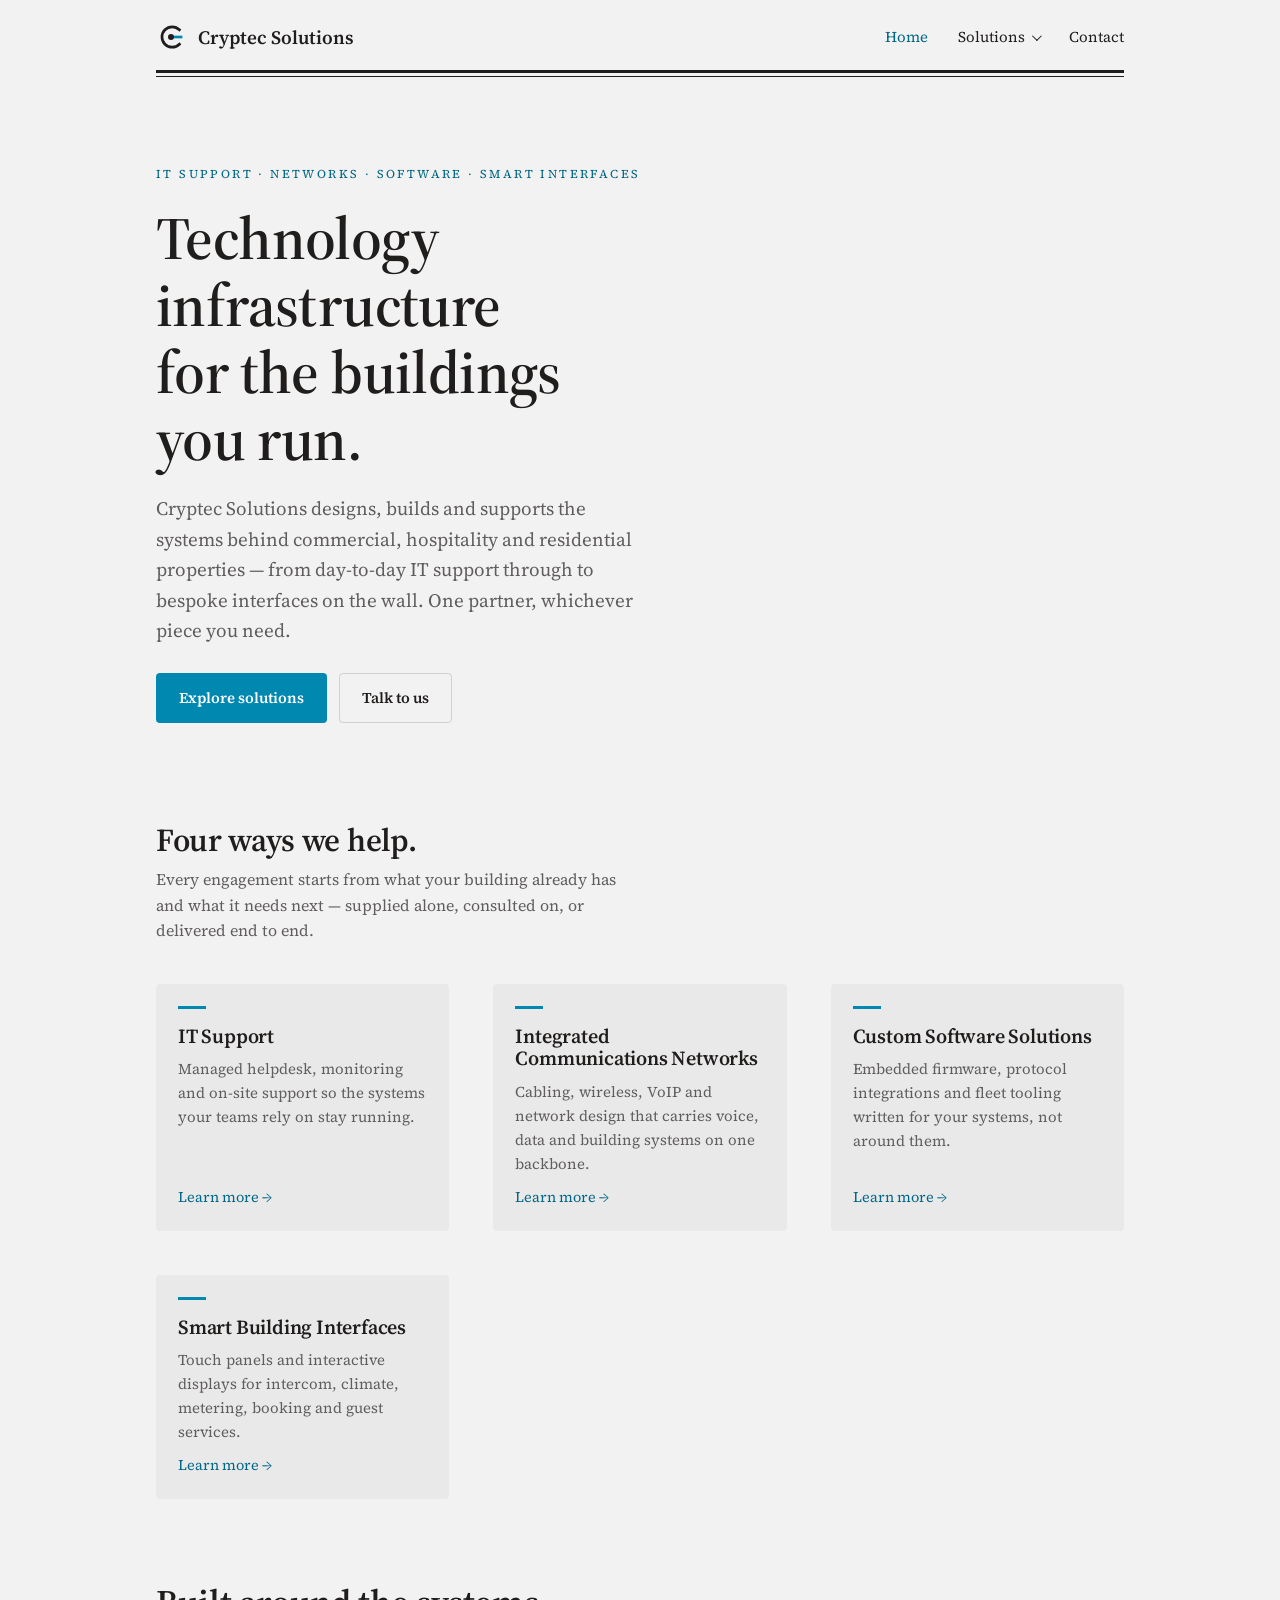
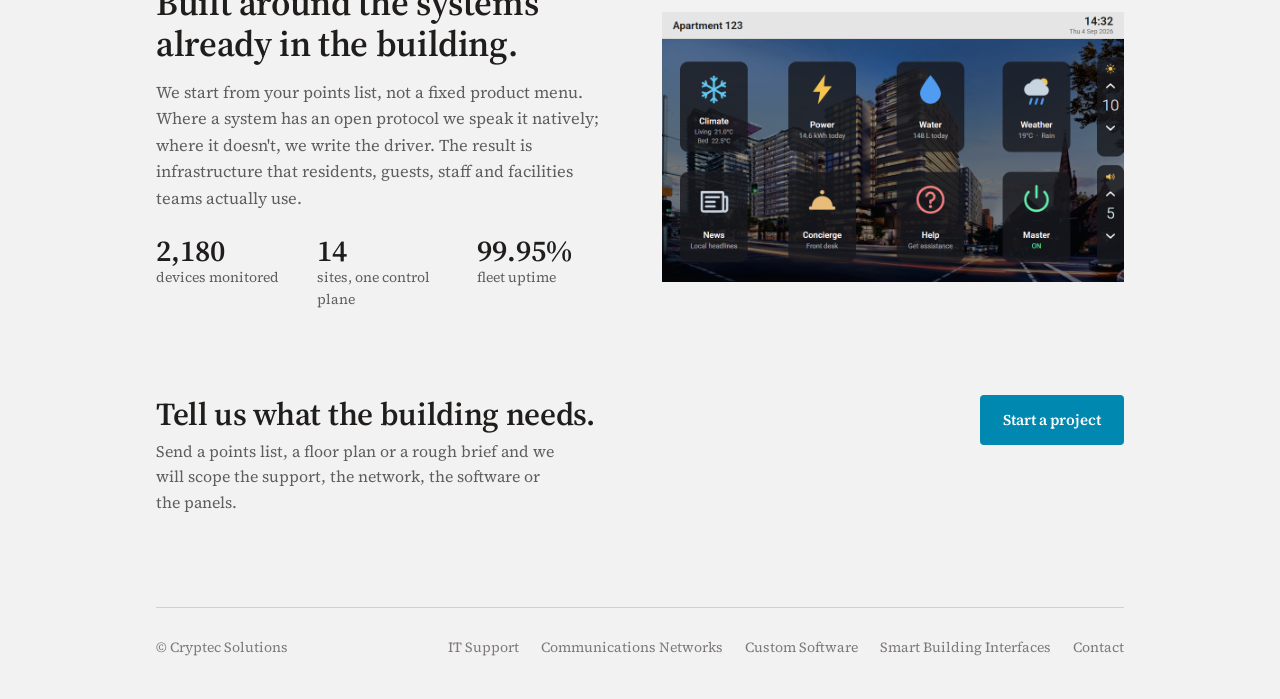
==== index.html @ 0ad2e983 "Add basic Cloudflare Pages static site for Cryptec Solutions Plain static HTML/CSS site (no build st" ====
<!doctype html>
<html lang="en">
<head>
<meta charset="utf-8">
<meta name="viewport" content="width=device-width, initial-scale=1">
<title>Cryptec Solutions — IT support, networks, software &amp; smart building interfaces</title>
<meta name="description" content="Cryptec Solutions delivers IT support, integrated communications networks, custom software and smart building interfaces for commercial, hospitality and residential properties.">
<link rel="stylesheet" href="assets/css/style.css">
</head>
<body>

<div class="wrap">
  <header class="site-header">
    <nav class="nav">
      <a class="brand" href="index.html">
        <svg width="30" height="30" viewBox="0 0 100 100" aria-hidden="true">
          <path d="M78 26 A34 34 0 1 0 78 74" fill="none" stroke="currentColor" stroke-width="9" stroke-linecap="square"></path>
          <path d="M50 50 H88" fill="none" stroke="#0088b0" stroke-width="9"></path>
          <circle cx="50" cy="50" r="10" fill="currentColor"></circle>
        </svg>
        <span>Cryptec Solutions</span>
      </a>
      <div class="nav-links">
        <a href="index.html" aria-current="page">Home</a>
        <details class="dropdown">
          <summary>Solutions</summary>
          <ul class="dropdown-menu">
            <li><a href="solutions/it-support.html">IT Support<span class="item-desc">Helpdesk, infrastructure &amp; on-site support</span></a></li>
            <li><a href="solutions/communications-networks.html">Integrated Communications Networks<span class="item-desc">Cabling, wireless, VoIP &amp; building networks</span></a></li>
            <li><a href="solutions/custom-software.html">Custom Software Solutions<span class="item-desc">Firmware, integrations &amp; fleet tooling</span></a></li>
            <li><a href="solutions/smart-building-interfaces.html">Smart Building Interfaces<span class="item-desc">Touch panels &amp; interactive displays</span></a></li>
          </ul>
        </details>
        <a href="contact.html">Contact</a>
      </div>
    </nav>
  </header>

  <div class="rule"><div></div><div></div></div>

  <section class="hero" style="padding-bottom: clamp(56px, 9vw, 100px);">
    <div class="kicker">IT support · networks · software · smart interfaces</div>
    <h1>Technology infrastructure for the buildings you run.</h1>
    <p>Cryptec Solutions designs, builds and supports the systems behind commercial, hospitality and residential properties — from day-to-day IT support through to bespoke interfaces on the wall. One partner, whichever piece you need.</p>
    <div class="actions">
      <a href="#solutions" class="btn btn-primary">Explore solutions</a>
      <a href="contact.html" class="btn btn-secondary">Talk to us</a>
    </div>
  </section>

  <section id="solutions">
    <h2 style="font-size: clamp(24px, 3vw, 32px); margin-bottom: 8px;">Four ways we help.</h2>
    <p class="text-muted" style="max-width: 60ch; margin-bottom: clamp(24px, 4vw, 40px);">Every engagement starts from what your building already has and what it needs next — supplied alone, consulted on, or delivered end to end.</p>
    <div class="grid grid-4">
      <div class="solution-card">
        <div class="accent-bar"></div>
        <h3>IT Support</h3>
        <p>Managed helpdesk, monitoring and on-site support so the systems your teams rely on stay running.</p>
        <a href="solutions/it-support.html">Learn more →</a>
      </div>
      <div class="solution-card">
        <div class="accent-bar"></div>
        <h3>Integrated Communications Networks</h3>
        <p>Cabling, wireless, VoIP and network design that carries voice, data and building systems on one backbone.</p>
        <a href="solutions/communications-networks.html">Learn more →</a>
      </div>
      <div class="solution-card">
        <div class="accent-bar"></div>
        <h3>Custom Software Solutions</h3>
        <p>Embedded firmware, protocol integrations and fleet tooling written for your systems, not around them.</p>
        <a href="solutions/custom-software.html">Learn more →</a>
      </div>
      <div class="solution-card">
        <div class="accent-bar"></div>
        <h3>Smart Building Interfaces</h3>
        <p>Touch panels and interactive displays for intercom, climate, metering, booking and guest services.</p>
        <a href="solutions/smart-building-interfaces.html">Learn more →</a>
      </div>
    </div>
  </section>

  <section class="grid grid-2" style="align-items: center;">
    <div style="display:flex; flex-direction:column; gap:16px;">
      <h2 style="font-size: clamp(26px, 3.4vw, 36px);">Built around the systems already in the building.</h2>
      <p class="text-muted" style="font-size: 16.5px;">We start from your points list, not a fixed product menu. Where a system has an open protocol we speak it natively; where it doesn't, we write the driver. The result is infrastructure that residents, guests, staff and facilities teams actually use.</p>
      <div class="stats">
        <div><div class="stat-num">2,180</div><div class="stat-label">devices monitored</div></div>
        <div><div class="stat-num">14</div><div class="stat-label">sites, one control plane</div></div>
        <div><div class="stat-num">99.95%</div><div class="stat-label">fleet uptime</div></div>
      </div>
    </div>
    <img src="assets/img/apartment-interface.png" alt="Apartment home screen showing climate, power, water, weather and concierge controls" loading="lazy">
  </section>

  <section class="cta-banner">
    <div>
      <h2>Tell us what the building needs.</h2>
      <p>Send a points list, a floor plan or a rough brief and we will scope the support, the network, the software or the panels.</p>
    </div>
    <a href="contact.html" class="btn btn-primary">Start a project</a>
  </section>

  <footer class="site-footer">
    <span>© Cryptec Solutions</span>
    <div class="footer-links">
      <a href="solutions/it-support.html">IT Support</a>
      <a href="solutions/communications-networks.html">Communications Networks</a>
      <a href="solutions/custom-software.html">Custom Software</a>
      <a href="solutions/smart-building-interfaces.html">Smart Building Interfaces</a>
      <a href="contact.html">Contact</a>
    </div>
  </footer>
</div>

</body>
</html>
---- assets/css/style.css ----
/* Cryptec Solutions — base styles. Plain CSS, no build step. */
@import url('https://fonts.googleapis.com/css2?family=Source+Serif+4:ital,wght@0,400;0,600;1,400&display=swap');

:root {
  --color-bg: #f3f2f2;
  --color-surface: #eae9e9;
  --color-text: #201e1d;
  --color-accent: #0088b0;
  --color-divider: color-mix(in srgb, #201e1d 16%, transparent);

  --color-neutral-600: #7d7979;
  --color-neutral-700: #605d5d;
  --color-neutral-800: #444141;

  --color-accent-100: #e9f8ff;
  --color-accent-700: #006786;
  --color-accent-800: #004961;

  --font-heading: "Source Serif 4", Georgia, serif;
  --font-body: "Source Serif 4", Georgia, serif;

  --radius-sm: 2px;
  --radius-md: 4px;
  --shadow-md: 0 8px 24px color-mix(in srgb, #201e1d 14%, transparent);
}

* , *::before, *::after { box-sizing: border-box; }

html { color-scheme: light; }

body {
  margin: 0;
  background: var(--color-bg);
  color: var(--color-text);
  font-family: var(--font-body);
  font-size: 16px;
  line-height: 1.6;
}

h1, h2, h3, h4 {
  font-family: var(--font-heading);
  font-weight: 600;
  line-height: 1.12;
  letter-spacing: -0.01em;
  margin: 0;
}

p { margin: 0; }
img { display: block; max-width: 100%; }
a { color: var(--color-accent-700); }
a:focus-visible, button:focus-visible, summary:focus-visible { outline: 2px solid var(--color-accent); outline-offset: 2px; }

.wrap {
  max-width: 1080px;
  margin: 0 auto;
  padding: 0 clamp(20px, 5vw, 56px);
}

.kicker {
  font-size: 12px;
  letter-spacing: 0.2em;
  text-transform: uppercase;
  color: var(--color-accent-700);
}

.text-muted { color: var(--color-neutral-700); }

.rule {
  display: flex;
  flex-direction: column;
  gap: 3px;
}
.rule div:first-child { height: 3px; background: var(--color-text); }
.rule div:last-child { height: 1px; background: var(--color-text); }

/* — buttons — */
.btn {
  display: inline-flex;
  align-items: center;
  gap: 6px;
  font-family: var(--font-heading);
  font-weight: 600;
  font-size: 15px;
  text-decoration: none;
  padding: 12px 22px;
  border-radius: var(--radius-md);
  border: 1px solid transparent;
  cursor: pointer;
}
.btn-primary { background: var(--color-accent); color: #fff; }
.btn-primary:hover { background: var(--color-accent-700); }
.btn-secondary { border-color: var(--color-divider); color: var(--color-text); }
.btn-secondary:hover { background: color-mix(in srgb, var(--color-text) 7%, transparent); }

/* — accent bar above a heading — */
.accent-bar { width: 28px; height: 3px; background: var(--color-accent); margin-bottom: 6px; }

/* — header / nav — */
.site-header { padding: 22px 0 18px; }
.nav {
  display: flex;
  align-items: center;
  justify-content: space-between;
  gap: 24px;
  flex-wrap: wrap;
}
.brand {
  display: flex;
  align-items: center;
  gap: 12px;
  text-decoration: none;
  color: var(--color-text);
}
.brand span {
  font-family: var(--font-heading);
  font-size: 19px;
  font-weight: 600;
}
.nav-links {
  display: flex;
  align-items: center;
  gap: clamp(14px, 3vw, 30px);
  font-size: 15px;
  flex-wrap: wrap;
}
.nav-links > a { color: var(--color-text); text-decoration: none; }
.nav-links > a:hover, .nav-links > a[aria-current='page'] { color: var(--color-accent-700); }

/* dropdown, built with <details> — no JS required */
.dropdown { position: relative; }
.dropdown > summary {
  list-style: none;
  cursor: pointer;
  color: var(--color-text);
  display: flex;
  align-items: center;
  gap: 5px;
}
.dropdown > summary::-webkit-details-marker { display: none; }
.dropdown > summary::after {
  content: "";
  width: 7px; height: 7px;
  border-right: 1.5px solid currentColor;
  border-bottom: 1.5px solid currentColor;
  transform: rotate(45deg) translateY(-2px);
  margin-left: 2px;
}
.dropdown[open] > summary,
.dropdown > summary:hover { color: var(--color-accent-700); }
.dropdown-menu {
  list-style: none;
  margin: 10px 0 0;
  padding: 8px;
  position: absolute;
  top: 100%;
  left: 0;
  min-width: 280px;
  background: var(--color-bg);
  border: 1px solid var(--color-divider);
  border-radius: var(--radius-md);
  box-shadow: var(--shadow-md);
  z-index: 20;
}
.dropdown-menu li + li { margin-top: 2px; }
.dropdown-menu a {
  display: flex;
  flex-direction: column;
  gap: 2px;
  padding: 9px 10px;
  border-radius: var(--radius-sm);
  color: var(--color-text);
  text-decoration: none;
  font-size: 14.5px;
}
.dropdown-menu a:hover { background: var(--color-accent-100); color: var(--color-accent-800); }
.dropdown-menu .item-desc { font-size: 12.5px; color: var(--color-neutral-700); }

@media (max-width: 640px) {
  .dropdown-menu { position: static; box-shadow: none; width: 100%; margin-top: 8px; }
}

/* — hero — */
.hero {
  display: flex;
  flex-direction: column;
  gap: 20px;
  max-width: 62ch;
  padding: clamp(48px, 8vw, 88px) 0 clamp(40px, 6vw, 64px);
}
.hero h1 { font-size: clamp(36px, 6vw, 60px); text-wrap: pretty; }
.hero p { font-size: clamp(16px, 1.7vw, 19px); color: var(--color-neutral-700); text-wrap: pretty; }
.hero .actions { display: flex; flex-wrap: wrap; gap: 12px; margin-top: 8px; }

/* — page header (solution / contact pages) — */
.page-header {
  display: flex;
  flex-direction: column;
  gap: 18px;
  max-width: 64ch;
  padding: clamp(44px, 7vw, 76px) 0 clamp(32px, 5vw, 56px);
}
.page-header h1 { font-size: clamp(32px, 5.5vw, 50px); text-wrap: pretty; }
.page-header p { font-size: clamp(16px, 1.7vw, 18px); color: var(--color-neutral-700); text-wrap: pretty; }

/* — sections & grids — */
section { padding-bottom: clamp(44px, 7vw, 84px); }
.grid { display: grid; gap: clamp(24px, 4vw, 44px); }
.grid-2 { grid-template-columns: repeat(auto-fit, minmax(280px, 1fr)); }
.grid-3 { grid-template-columns: repeat(auto-fit, minmax(220px, 1fr)); }
.grid-4 { grid-template-columns: repeat(auto-fit, minmax(220px, 1fr)); }

/* — solution cards on home — */
.solution-card {
  display: flex;
  flex-direction: column;
  gap: 10px;
  padding: 22px;
  background: var(--color-surface);
  border-radius: var(--radius-md);
}
.solution-card h3 { font-size: 20px; }
.solution-card p { font-size: 15px; color: var(--color-neutral-700); flex: 1; }
.solution-card a { font-size: 14.5px; color: var(--color-accent-700); text-decoration: none; }
.solution-card a:hover { text-decoration: underline; }

/* — feature list — */
.feature-list { display: flex; flex-direction: column; gap: 9px; font-size: 15.5px; line-height: 1.5; }
.feature-list div { display: flex; gap: 12px; }
.feature-list span.bullet { color: var(--color-accent-700); flex: none; }

/* — stats — */
.stats { display: grid; grid-template-columns: repeat(auto-fit, minmax(130px, 1fr)); gap: 20px; margin-top: 8px; }
.stat-num { font-family: var(--font-heading); font-size: 30px; font-weight: 600; line-height: 1; }
.stat-label { font-size: 14px; color: var(--color-neutral-700); }

/* — image caption — */
.figure { display: flex; flex-direction: column; gap: 6px; }
.figure figcaption { font-size: 12px; color: var(--color-neutral-600); margin: 0; }

/* — spec table — */
.spec-row { display: flex; gap: 14px; }
.spec-label { width: 90px; flex: none; color: var(--color-neutral-600); font-size: 15px; }

/* — CTA banner — */
.cta-banner {
  display: flex;
  flex-wrap: wrap;
  align-items: baseline;
  justify-content: space-between;
  gap: 20px;
}
.cta-banner h2 { font-size: clamp(24px, 3vw, 32px); }
.cta-banner p { font-size: 16px; color: var(--color-neutral-700); max-width: 52ch; margin-top: 6px; text-wrap: pretty; }

/* — forms — */
.field { display: flex; flex-direction: column; gap: 6px; }
.field label { font-size: 12px; color: var(--color-neutral-700); }
.input {
  width: 100%;
  font: inherit;
  font-size: 15px;
  padding: 10px 12px;
  background: var(--color-surface);
  border: 1px solid var(--color-divider);
  border-radius: var(--radius-sm);
  color: var(--color-text);
}
.input:focus-visible { border-color: var(--color-accent); outline-offset: 0; }
textarea.input { resize: vertical; font-family: inherit; }

/* — footer — */
.site-footer {
  display: flex;
  flex-wrap: wrap;
  align-items: center;
  justify-content: space-between;
  gap: 16px;
  padding: 28px 0 40px;
  font-size: 14px;
  color: var(--color-neutral-600);
  border-top: 1px solid var(--color-divider);
  margin-top: 8px;
}
.site-footer .footer-links { display: flex; gap: 22px; flex-wrap: wrap; }
.site-footer a { color: var(--color-neutral-600); text-decoration: none; }
.site-footer a:hover { color: var(--color-accent-700); }
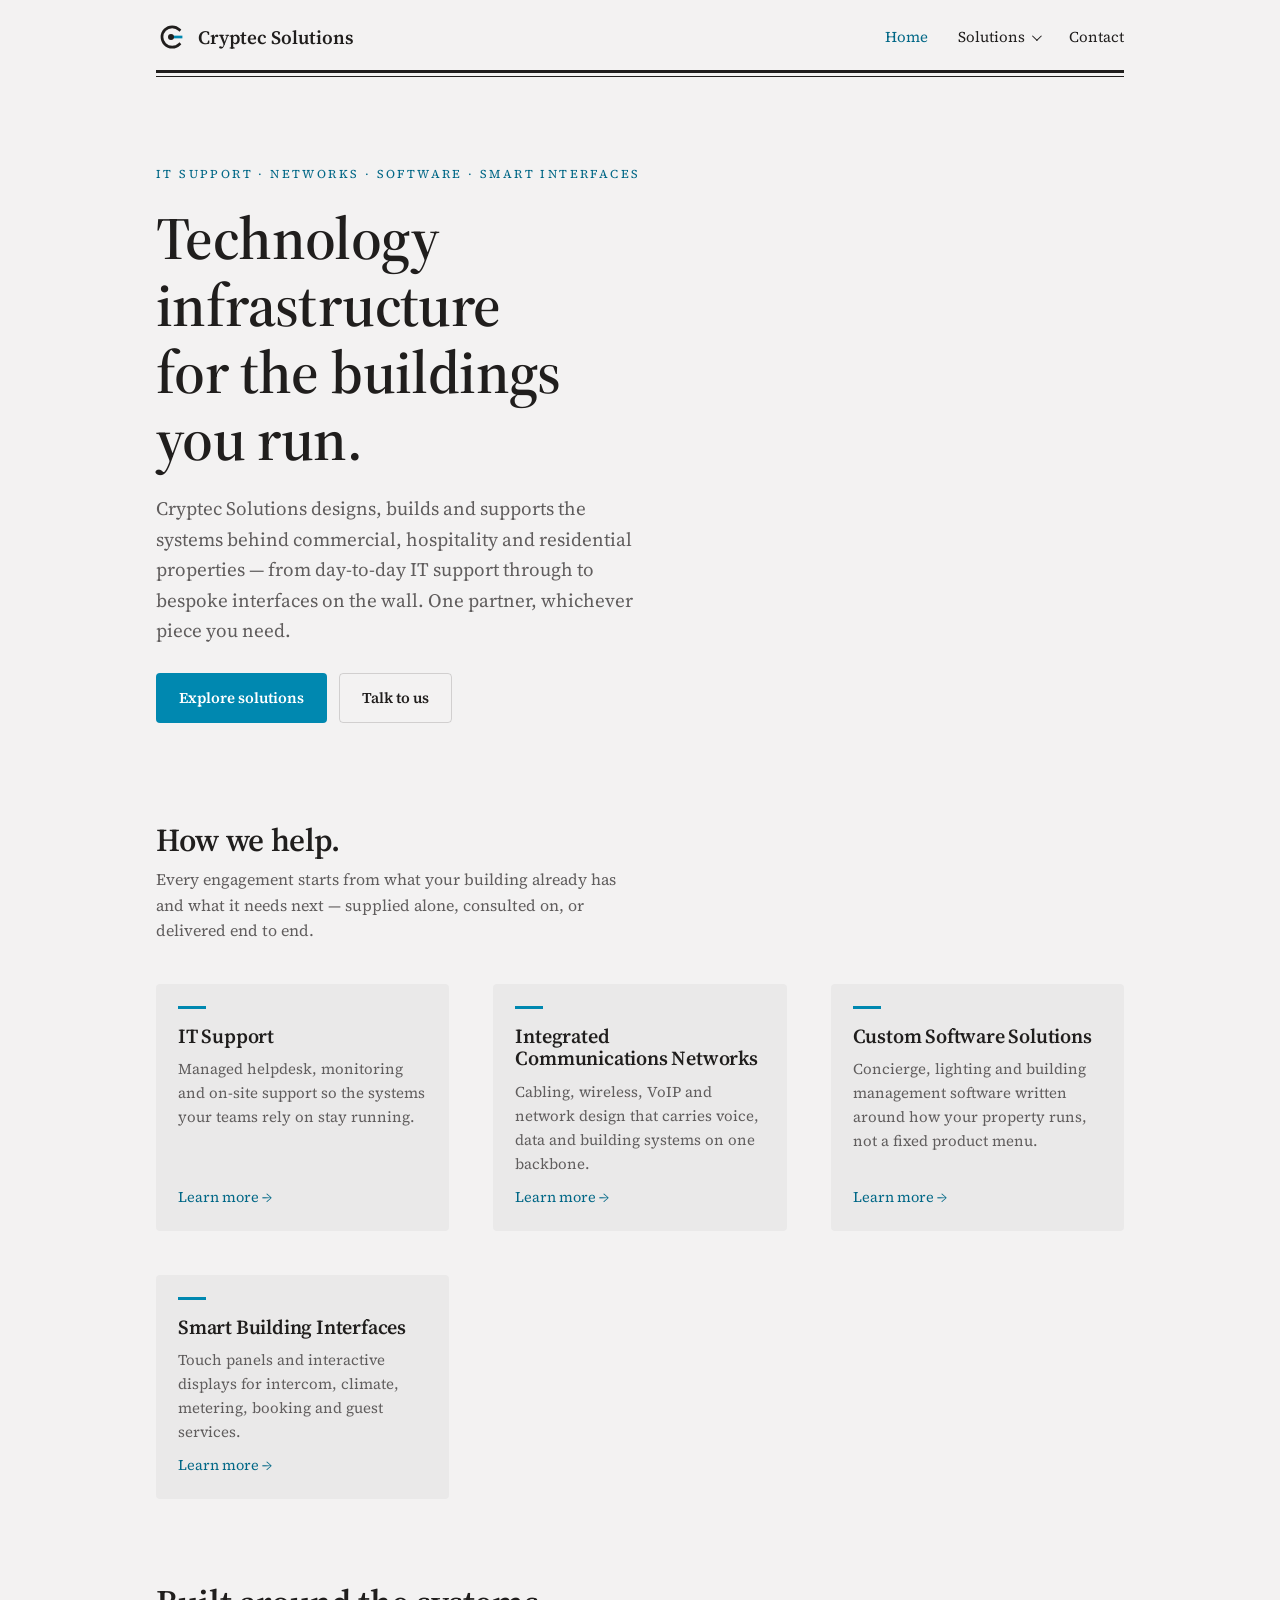
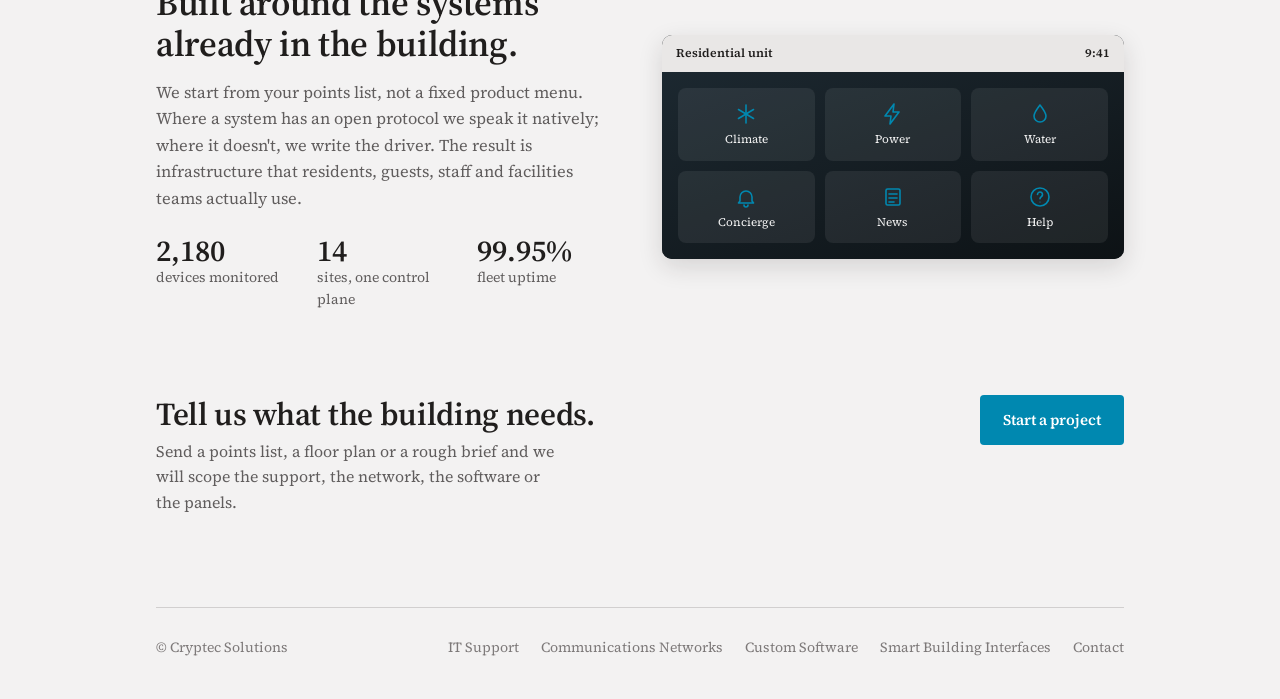
==== commit 67daaa23: "Replace stock demo images with illustrated mockups; update contact and copy - Removed all photograph" ====
--- a/index.html
+++ b/index.html
@@ -8,6 +8,17 @@
 <link rel="stylesheet" href="assets/css/style.css">
 </head>
 <body>
+
+<svg aria-hidden="true" style="position:absolute; width:0; height:0; overflow:hidden;">
+  <defs>
+    <symbol id="i-climate" viewBox="0 0 24 24"><line x1="12" y1="3" x2="12" y2="21"/><line x1="4.5" y1="7.5" x2="19.5" y2="16.5"/><line x1="19.5" y1="7.5" x2="4.5" y2="16.5"/></symbol>
+    <symbol id="i-power" viewBox="0 0 24 24"><path d="M13 2 4 14h6l-1 8 9-12h-6l1-8z"/></symbol>
+    <symbol id="i-water" viewBox="0 0 24 24"><path d="M12 3c-3.5 4.5-6 8-6 11a6 6 0 0012 0c0-3-2.5-6.5-6-11z"/></symbol>
+    <symbol id="i-concierge" viewBox="0 0 24 24"><path d="M6 16v-4a6 6 0 1112 0v4l1.5 2h-15z"/><path d="M10 20a2 2 0 004 0"/></symbol>
+    <symbol id="i-news" viewBox="0 0 24 24"><rect x="5" y="4" width="14" height="16" rx="1.5"/><line x1="8" y1="9" x2="16" y2="9"/><line x1="8" y1="13" x2="16" y2="13"/><line x1="8" y1="17" x2="13" y2="17"/></symbol>
+    <symbol id="i-help" viewBox="0 0 24 24"><circle cx="12" cy="12" r="9"/><path d="M9.5 9.5a2.5 2.5 0 114 2c-.8.6-1.5 1.1-1.5 2.2"/><circle cx="12" cy="17" r="0.6" fill="currentColor" stroke="none"/></symbol>
+  </defs>
+</svg>
 
 <div class="wrap">
   <header class="site-header">
@@ -27,7 +38,7 @@
           <ul class="dropdown-menu">
             <li><a href="solutions/it-support.html">IT Support<span class="item-desc">Helpdesk, infrastructure &amp; on-site support</span></a></li>
             <li><a href="solutions/communications-networks.html">Integrated Communications Networks<span class="item-desc">Cabling, wireless, VoIP &amp; building networks</span></a></li>
-            <li><a href="solutions/custom-software.html">Custom Software Solutions<span class="item-desc">Firmware, integrations &amp; fleet tooling</span></a></li>
+            <li><a href="solutions/custom-software.html">Custom Software Solutions<span class="item-desc">Concierge, lighting &amp; building software</span></a></li>
             <li><a href="solutions/smart-building-interfaces.html">Smart Building Interfaces<span class="item-desc">Touch panels &amp; interactive displays</span></a></li>
           </ul>
         </details>
@@ -49,7 +60,7 @@
   </section>
 
   <section id="solutions">
-    <h2 style="font-size: clamp(24px, 3vw, 32px); margin-bottom: 8px;">Four ways we help.</h2>
+    <h2 style="font-size: clamp(24px, 3vw, 32px); margin-bottom: 8px;">How we help.</h2>
     <p class="text-muted" style="max-width: 60ch; margin-bottom: clamp(24px, 4vw, 40px);">Every engagement starts from what your building already has and what it needs next — supplied alone, consulted on, or delivered end to end.</p>
     <div class="grid grid-4">
       <div class="solution-card">
@@ -67,7 +78,7 @@
       <div class="solution-card">
         <div class="accent-bar"></div>
         <h3>Custom Software Solutions</h3>
-        <p>Embedded firmware, protocol integrations and fleet tooling written for your systems, not around them.</p>
+        <p>Concierge, lighting and building management software written around how your property runs, not a fixed product menu.</p>
         <a href="solutions/custom-software.html">Learn more →</a>
       </div>
       <div class="solution-card">
@@ -89,7 +100,17 @@
         <div><div class="stat-num">99.95%</div><div class="stat-label">fleet uptime</div></div>
       </div>
     </div>
-    <img src="assets/img/apartment-interface.png" alt="Apartment home screen showing climate, power, water, weather and concierge controls" loading="lazy">
+    <div class="mockup" aria-hidden="true">
+      <div class="mockup-bar"><span>Residential unit</span><span>9:41</span></div>
+      <div class="mockup-screen">
+        <div class="mockup-tile"><svg><use href="#i-climate"></use></svg>Climate</div>
+        <div class="mockup-tile"><svg><use href="#i-power"></use></svg>Power</div>
+        <div class="mockup-tile"><svg><use href="#i-water"></use></svg>Water</div>
+        <div class="mockup-tile"><svg><use href="#i-concierge"></use></svg>Concierge</div>
+        <div class="mockup-tile"><svg><use href="#i-news"></use></svg>News</div>
+        <div class="mockup-tile"><svg><use href="#i-help"></use></svg>Help</div>
+      </div>
+    </div>
   </section>
 
   <section class="cta-banner">
--- a/assets/css/style.css
+++ b/assets/css/style.css
@@ -268,6 +268,70 @@
 .input:focus-visible { border-color: var(--color-accent); outline-offset: 0; }
 textarea.input { resize: vertical; font-family: inherit; }
 
+/* — illustrated device/screen mockups (no photography, nothing brand-specific) — */
+.mockup {
+  border-radius: 10px;
+  overflow: hidden;
+  box-shadow: var(--shadow-md);
+  background: #10161b;
+}
+.mockup-bar {
+  display: flex;
+  align-items: center;
+  justify-content: space-between;
+  padding: 9px 14px;
+  background: #e9e7e6;
+  color: #201e1d;
+  font-size: 12px;
+  font-family: var(--font-heading);
+  font-weight: 600;
+}
+.mockup-screen {
+  display: grid;
+  grid-template-columns: repeat(3, 1fr);
+  gap: 10px;
+  padding: 16px;
+  background: linear-gradient(160deg, #1c2830, #0d1215);
+}
+.mockup-screen.cols-2 { grid-template-columns: repeat(2, 1fr); }
+.mockup-tile {
+  display: flex;
+  flex-direction: column;
+  align-items: center;
+  justify-content: center;
+  gap: 6px;
+  padding: 14px 4px;
+  border-radius: 8px;
+  background: rgba(255,255,255,0.07);
+  color: #f2f2f2;
+  font-size: 11.5px;
+  text-align: center;
+  line-height: 1.25;
+}
+.mockup-tile svg {
+  width: 24px;
+  height: 24px;
+  fill: none;
+  stroke: currentColor;
+  stroke-width: 1.6;
+  stroke-linecap: round;
+  stroke-linejoin: round;
+  color: var(--color-accent);
+}
+
+.bezel {
+  display: inline-flex;
+  flex-direction: column;
+  align-items: center;
+  gap: 8px;
+  background: #2b2d30;
+  border-radius: 16px;
+  padding: 14px;
+  box-shadow: var(--shadow-md);
+}
+.bezel-cam { width: 7px; height: 7px; border-radius: 50%; background: #565759; }
+.bezel .mockup { width: 100%; }
+
 /* — footer — */
 .site-footer {
   display: flex;
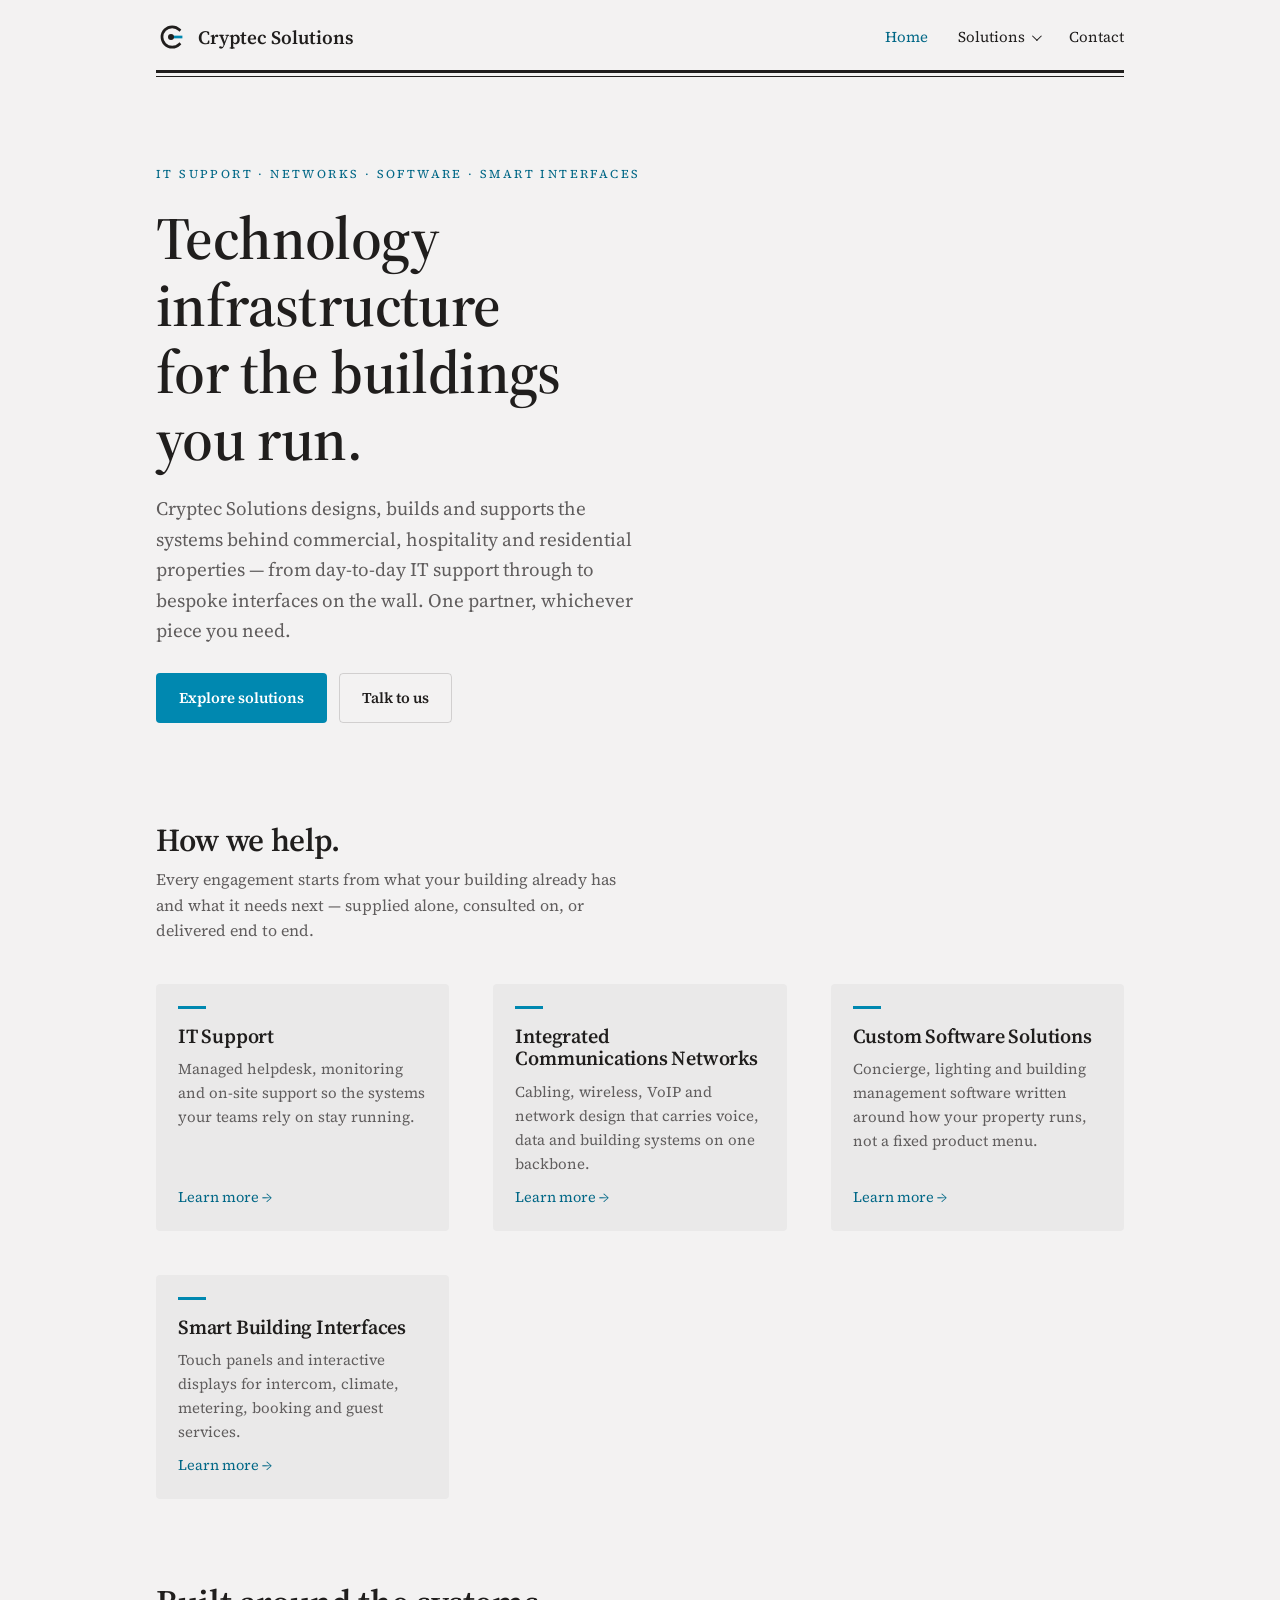
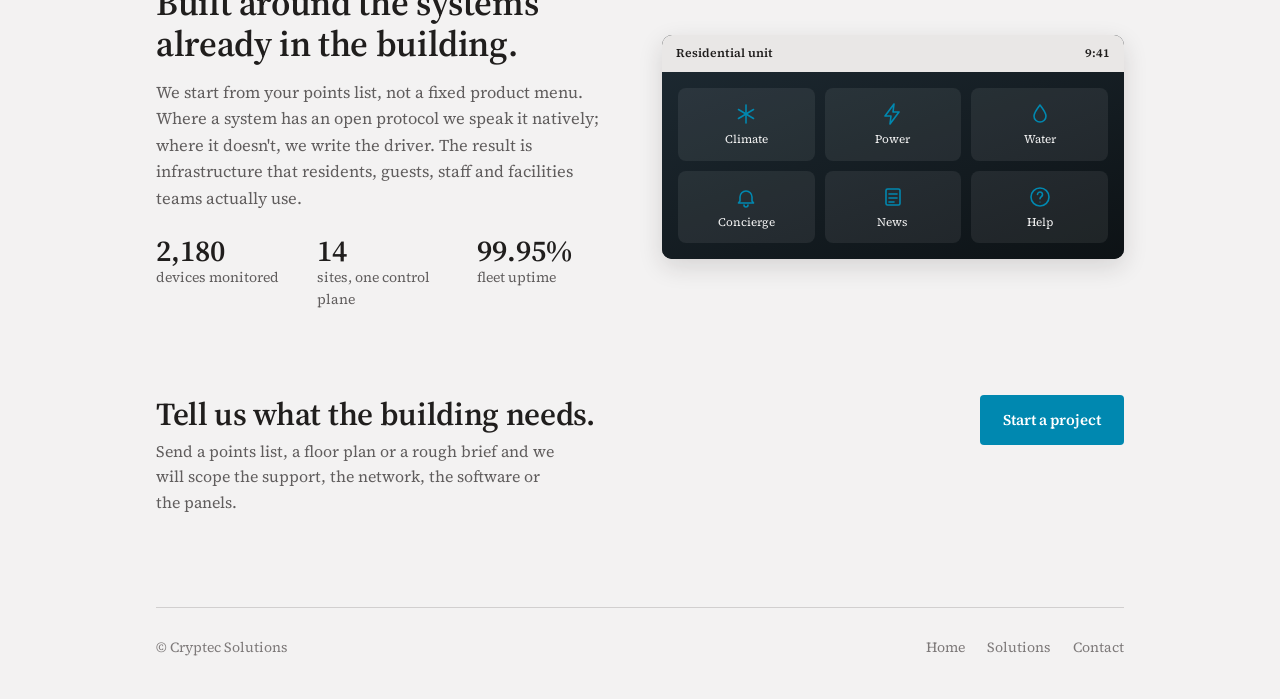
==== commit d04da9a5: "Add a Solutions hub page, inspired by a competitor's services page The Solutions dropdown previously" ====
--- a/index.html
+++ b/index.html
@@ -36,6 +36,7 @@
         <details class="dropdown">
           <summary>Solutions</summary>
           <ul class="dropdown-menu">
+            <li><a class="view-all" href="solutions/index.html">All solutions →</a></li>
             <li><a href="solutions/it-support.html">IT Support<span class="item-desc">Helpdesk, infrastructure &amp; on-site support</span></a></li>
             <li><a href="solutions/communications-networks.html">Integrated Communications Networks<span class="item-desc">Cabling, wireless, VoIP &amp; building networks</span></a></li>
             <li><a href="solutions/custom-software.html">Custom Software Solutions<span class="item-desc">Concierge, lighting &amp; building software</span></a></li>
@@ -54,7 +55,7 @@
     <h1>Technology infrastructure for the buildings you run.</h1>
     <p>Cryptec Solutions designs, builds and supports the systems behind commercial, hospitality and residential properties — from day-to-day IT support through to bespoke interfaces on the wall. One partner, whichever piece you need.</p>
     <div class="actions">
-      <a href="#solutions" class="btn btn-primary">Explore solutions</a>
+      <a href="solutions/index.html" class="btn btn-primary">Explore solutions</a>
       <a href="contact.html" class="btn btn-secondary">Talk to us</a>
     </div>
   </section>
@@ -124,10 +125,8 @@
   <footer class="site-footer">
     <span>© Cryptec Solutions</span>
     <div class="footer-links">
-      <a href="solutions/it-support.html">IT Support</a>
-      <a href="solutions/communications-networks.html">Communications Networks</a>
-      <a href="solutions/custom-software.html">Custom Software</a>
-      <a href="solutions/smart-building-interfaces.html">Smart Building Interfaces</a>
+      <a href="index.html">Home</a>
+      <a href="solutions/index.html">Solutions</a>
       <a href="contact.html">Contact</a>
     </div>
   </footer>
--- a/assets/css/style.css
+++ b/assets/css/style.css
@@ -268,6 +268,45 @@
 .input:focus-visible { border-color: var(--color-accent); outline-offset: 0; }
 textarea.input { resize: vertical; font-family: inherit; }
 
+/* — dropdown "view all" entry — */
+.dropdown-menu .view-all {
+  display: block;
+  font-family: var(--font-heading);
+  font-weight: 600;
+  font-size: 13.5px;
+  padding: 8px 10px;
+  border-bottom: 1px solid var(--color-divider);
+  margin-bottom: 4px;
+  border-radius: var(--radius-sm);
+}
+.dropdown-menu .view-all:hover { background: var(--color-accent-100); color: var(--color-accent-800); }
+
+/* — capability tags — */
+.tag-row { display: flex; flex-wrap: wrap; gap: 10px; }
+.tag {
+  display: inline-flex;
+  align-items: center;
+  font-size: 13px;
+  padding: 7px 14px;
+  border-radius: 999px;
+  border: 1px solid var(--color-divider);
+  color: var(--color-neutral-700);
+  background: var(--color-surface);
+}
+
+/* — alternating solution rows (solutions hub) — */
+.solution-row {
+  display: grid;
+  grid-template-columns: repeat(auto-fit, minmax(280px, 1fr));
+  gap: clamp(28px, 5vw, 56px);
+  align-items: center;
+  padding: clamp(32px, 5vw, 52px) 0;
+  border-bottom: 1px solid var(--color-divider);
+}
+.solution-row:last-child { border-bottom: none; }
+.solution-row .solution-visual { display: flex; align-items: center; justify-content: center; }
+.solution-row.reverse .solution-visual { order: 2; }
+
 /* — illustrated device/screen mockups (no photography, nothing brand-specific) — */
 .mockup {
   border-radius: 10px;
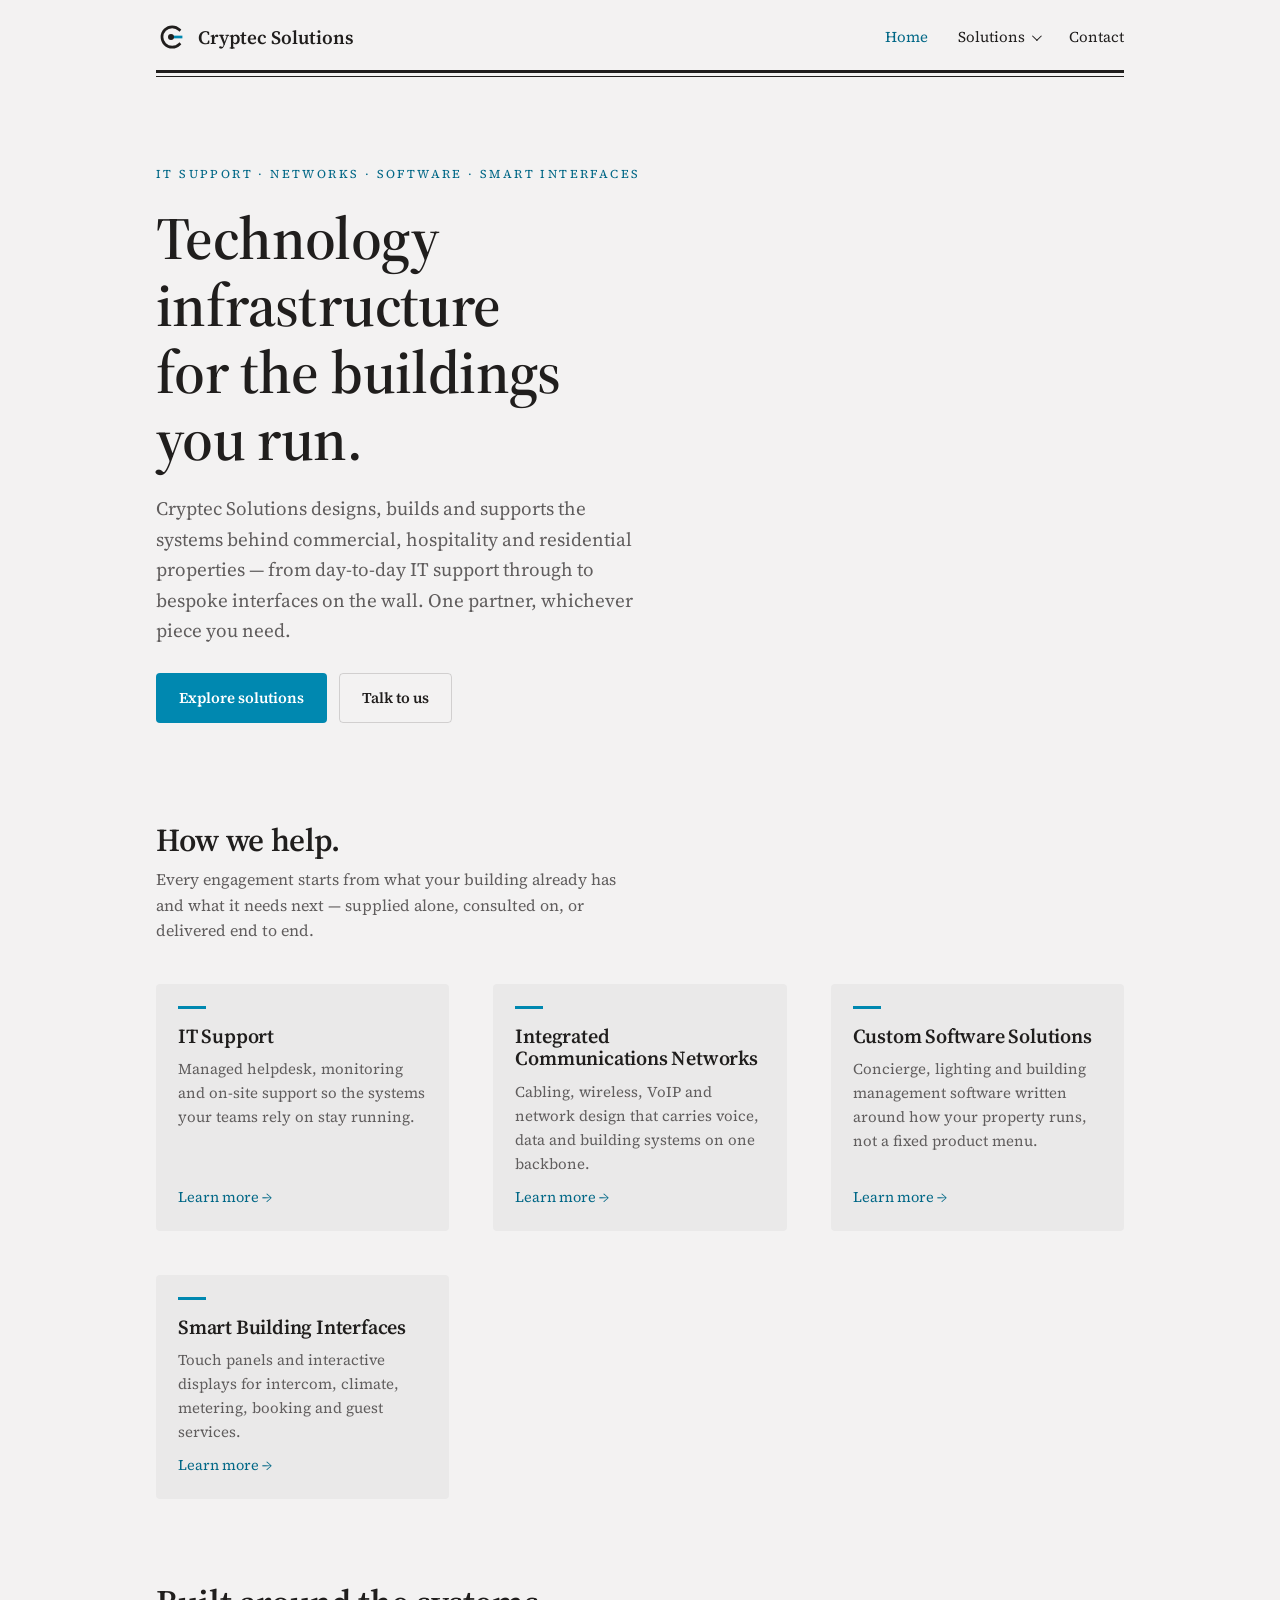
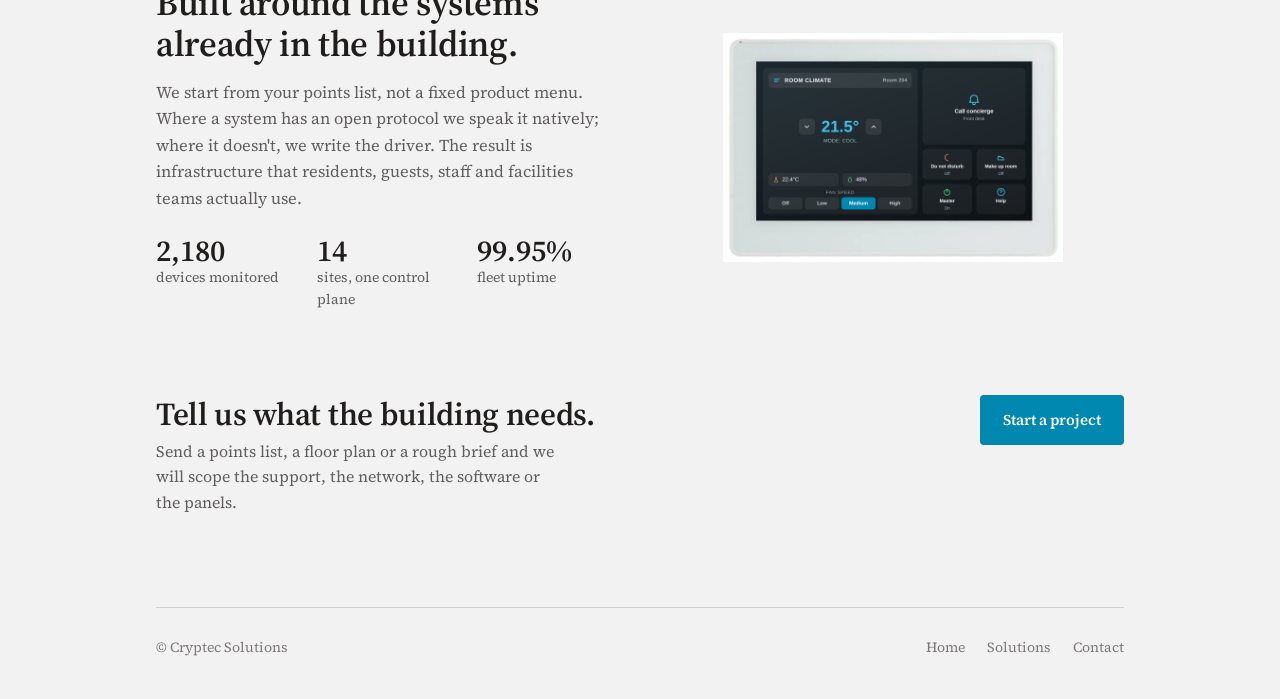
==== commit a03aa53e: "Replace CT-7/CT-10 SVG mockups with real device photos Using the user-supplied bezel photos (screens" ====
--- a/index.html
+++ b/index.html
@@ -8,17 +8,6 @@
 <link rel="stylesheet" href="assets/css/style.css">
 </head>
 <body>
-
-<svg aria-hidden="true" style="position:absolute; width:0; height:0; overflow:hidden;">
-  <defs>
-    <symbol id="i-climate" viewBox="0 0 24 24"><line x1="12" y1="3" x2="12" y2="21"/><line x1="4.5" y1="7.5" x2="19.5" y2="16.5"/><line x1="19.5" y1="7.5" x2="4.5" y2="16.5"/></symbol>
-    <symbol id="i-power" viewBox="0 0 24 24"><path d="M13 2 4 14h6l-1 8 9-12h-6l1-8z"/></symbol>
-    <symbol id="i-water" viewBox="0 0 24 24"><path d="M12 3c-3.5 4.5-6 8-6 11a6 6 0 0012 0c0-3-2.5-6.5-6-11z"/></symbol>
-    <symbol id="i-concierge" viewBox="0 0 24 24"><path d="M6 16v-4a6 6 0 1112 0v4l1.5 2h-15z"/><path d="M10 20a2 2 0 004 0"/></symbol>
-    <symbol id="i-news" viewBox="0 0 24 24"><rect x="5" y="4" width="14" height="16" rx="1.5"/><line x1="8" y1="9" x2="16" y2="9"/><line x1="8" y1="13" x2="16" y2="13"/><line x1="8" y1="17" x2="13" y2="17"/></symbol>
-    <symbol id="i-help" viewBox="0 0 24 24"><circle cx="12" cy="12" r="9"/><path d="M9.5 9.5a2.5 2.5 0 114 2c-.8.6-1.5 1.1-1.5 2.2"/><circle cx="12" cy="17" r="0.6" fill="currentColor" stroke="none"/></symbol>
-  </defs>
-</svg>
 
 <div class="wrap">
   <header class="site-header">
@@ -101,17 +90,7 @@
         <div><div class="stat-num">99.95%</div><div class="stat-label">fleet uptime</div></div>
       </div>
     </div>
-    <div class="mockup" aria-hidden="true">
-      <div class="mockup-bar"><span>Residential unit</span><span>9:41</span></div>
-      <div class="mockup-screen">
-        <div class="mockup-tile"><svg><use href="#i-climate"></use></svg>Climate</div>
-        <div class="mockup-tile"><svg><use href="#i-power"></use></svg>Power</div>
-        <div class="mockup-tile"><svg><use href="#i-water"></use></svg>Water</div>
-        <div class="mockup-tile"><svg><use href="#i-concierge"></use></svg>Concierge</div>
-        <div class="mockup-tile"><svg><use href="#i-news"></use></svg>News</div>
-        <div class="mockup-tile"><svg><use href="#i-help"></use></svg>Help</div>
-      </div>
-    </div>
+    <img src="assets/img/ct-7.png" alt="CT-7 panel showing a room control screen with climate, call concierge, do not disturb, make up room, master power and help" style="width:100%; max-width:340px; height:auto; display:block; margin:0 auto;" loading="lazy">
   </section>
 
   <section class="cta-banner">
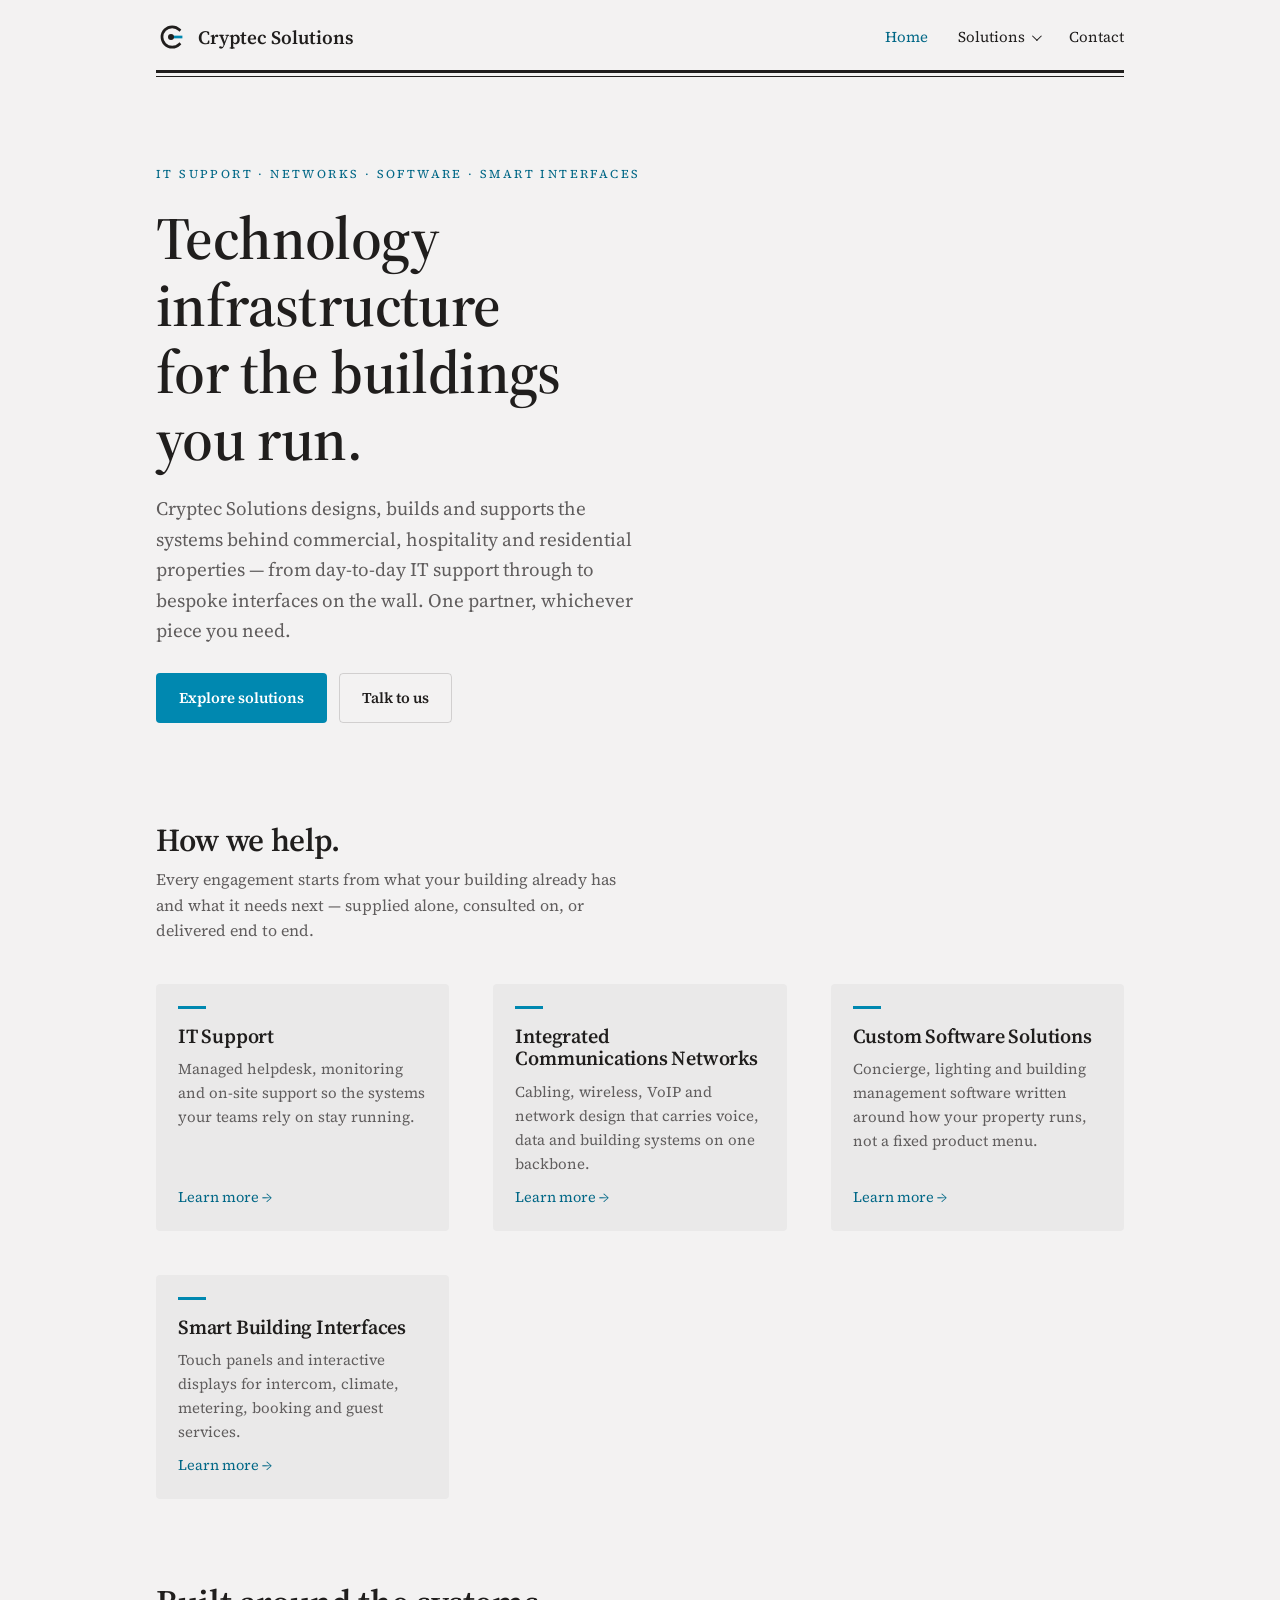
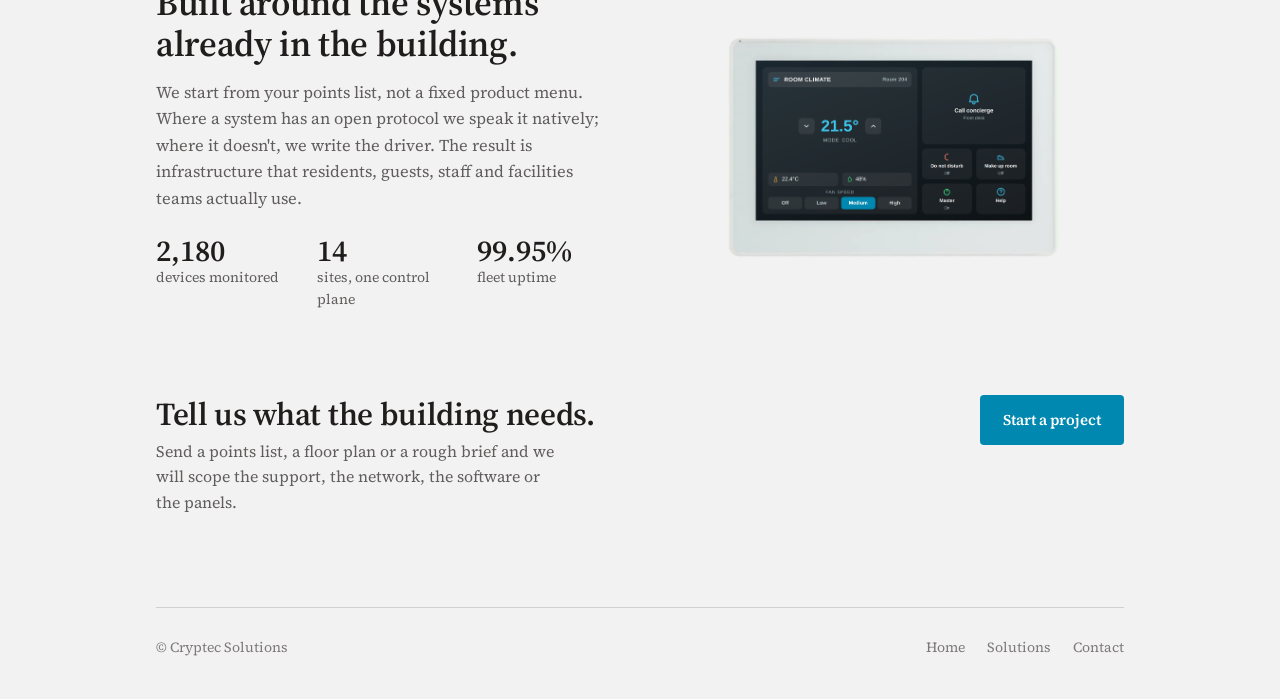
==== commit 2087b029: "Fix CT-7 background, redesign apartment screen, resize hub icons, add favicon - Fixed the CT-7 devic" ====
--- a/index.html
+++ b/index.html
@@ -5,6 +5,9 @@
 <meta name="viewport" content="width=device-width, initial-scale=1">
 <title>Cryptec Solutions — IT support, networks, software &amp; smart building interfaces</title>
 <meta name="description" content="Cryptec Solutions delivers IT support, integrated communications networks, custom software and smart building interfaces for commercial, hospitality and residential properties.">
+<link rel="icon" href="favicon.svg" type="image/svg+xml">
+<link rel="icon" href="favicon.ico" sizes="any">
+<link rel="apple-touch-icon" href="apple-touch-icon.png">
 <link rel="stylesheet" href="assets/css/style.css">
 </head>
 <body>
--- a/assets/css/style.css
+++ b/assets/css/style.css
@@ -304,7 +304,12 @@
   border-bottom: 1px solid var(--color-divider);
 }
 .solution-row:last-child { border-bottom: none; }
-.solution-row .solution-visual { display: flex; align-items: center; justify-content: center; }
+.solution-row .solution-visual {
+  display: flex; align-items: center; justify-content: center;
+  min-height: 260px; width: 100%; box-sizing: border-box;
+  background: var(--color-surface); border-radius: var(--radius-md);
+  padding: 24px;
+}
 .solution-row.reverse .solution-visual { order: 2; }
 
 /* — illustrated device/screen mockups (no photography, nothing brand-specific) — */
@@ -358,6 +363,66 @@
   color: var(--color-accent);
 }
 
+/* — modern app screen (apartment hero) — */
+.app-screen {
+  position: relative;
+  overflow: hidden;
+  border-radius: 14px;
+  background: linear-gradient(160deg, #33456200 0%, #2a3a52 0%, #1c2740 48%, #12172a 100%);
+  padding: 30px 28px 26px;
+  box-shadow: var(--shadow-lg);
+  display: flex;
+  flex-direction: column;
+  justify-content: space-between;
+  gap: 26px;
+  color: #fff;
+}
+.app-screen::before {
+  content: "";
+  position: absolute;
+  top: -60px; right: -40px;
+  width: 200px; height: 200px;
+  border-radius: 50%;
+  background: radial-gradient(circle, rgba(255,255,255,0.16), rgba(255,255,255,0) 70%);
+  pointer-events: none;
+}
+.app-top { display: flex; align-items: flex-start; justify-content: space-between; position: relative; z-index: 1; }
+.app-greeting .hi { font-size: 12.5px; color: rgba(255,255,255,0.6); }
+.app-greeting .unit { font-family: var(--font-heading); font-size: 23px; font-weight: 600; margin-top: 2px; }
+.app-weather { display: flex; align-items: center; gap: 6px; font-size: 12.5px; color: rgba(255,255,255,0.75); }
+.app-weather svg { width: 16px; height: 16px; stroke: #fff; fill: none; stroke-width: 1.6; stroke-linecap: round; stroke-linejoin: round; }
+.app-tiles { display: grid; grid-template-columns: repeat(4, 1fr); gap: 12px; position: relative; z-index: 1; }
+.app-tile {
+  backdrop-filter: blur(6px);
+  background: rgba(255,255,255,0.1);
+  border: 1px solid rgba(255,255,255,0.14);
+  border-radius: 12px;
+  padding: 14px 8px;
+  display: flex;
+  flex-direction: column;
+  align-items: center;
+  gap: 6px;
+  text-align: center;
+}
+.app-tile svg { width: 22px; height: 22px; stroke: #fff; fill: none; stroke-width: 1.6; stroke-linecap: round; stroke-linejoin: round; }
+.app-tile .val { font-size: 15px; font-weight: 700; }
+.app-tile .lbl { font-size: 10px; color: rgba(255,255,255,0.65); }
+.app-actions { display: flex; gap: 10px; position: relative; z-index: 1; }
+.app-action {
+  flex: 1;
+  display: flex;
+  align-items: center;
+  justify-content: center;
+  gap: 7px;
+  padding: 11px;
+  border-radius: 10px;
+  background: rgba(255,255,255,0.08);
+  border: 1px solid rgba(255,255,255,0.12);
+  font-size: 12.5px;
+  font-weight: 600;
+}
+.app-action svg { width: 16px; height: 16px; stroke: #fff; fill: none; stroke-width: 1.6; stroke-linecap: round; stroke-linejoin: round; }
+
 .bezel {
   display: inline-flex;
   flex-direction: column;
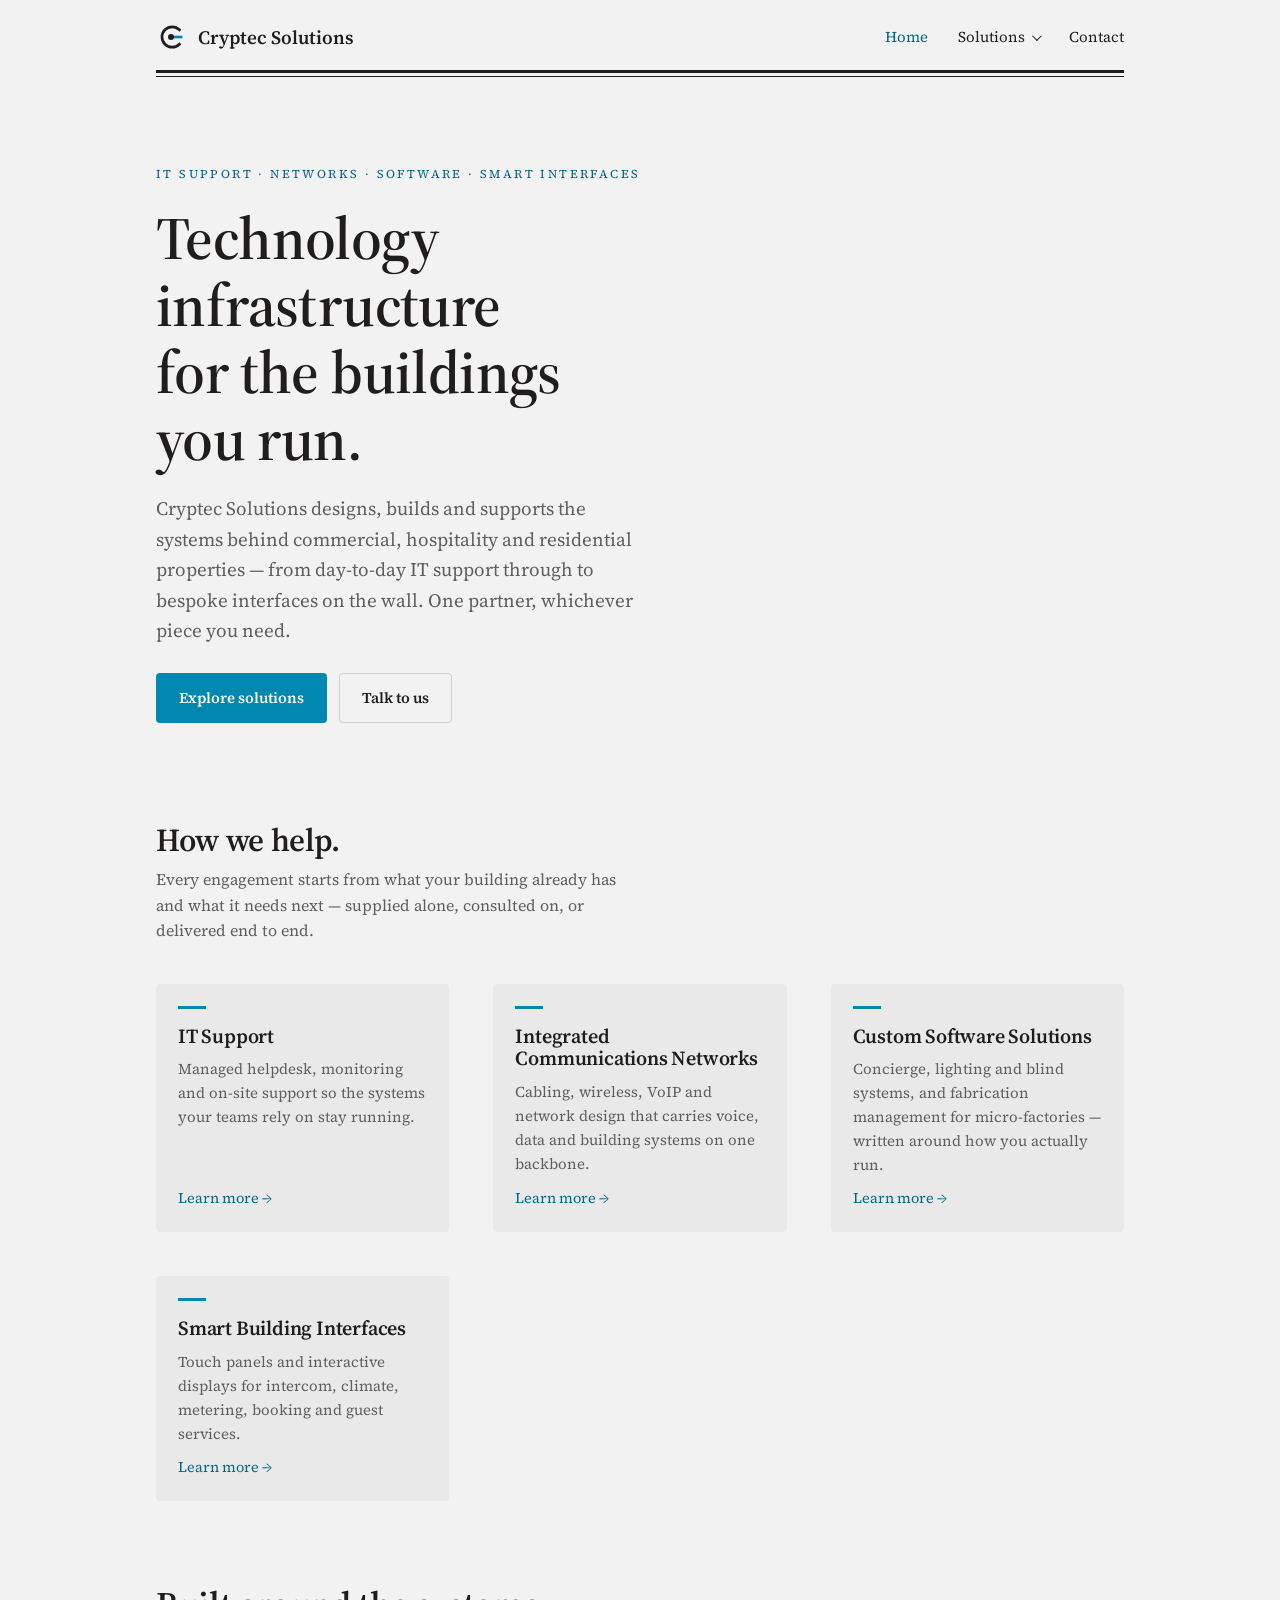
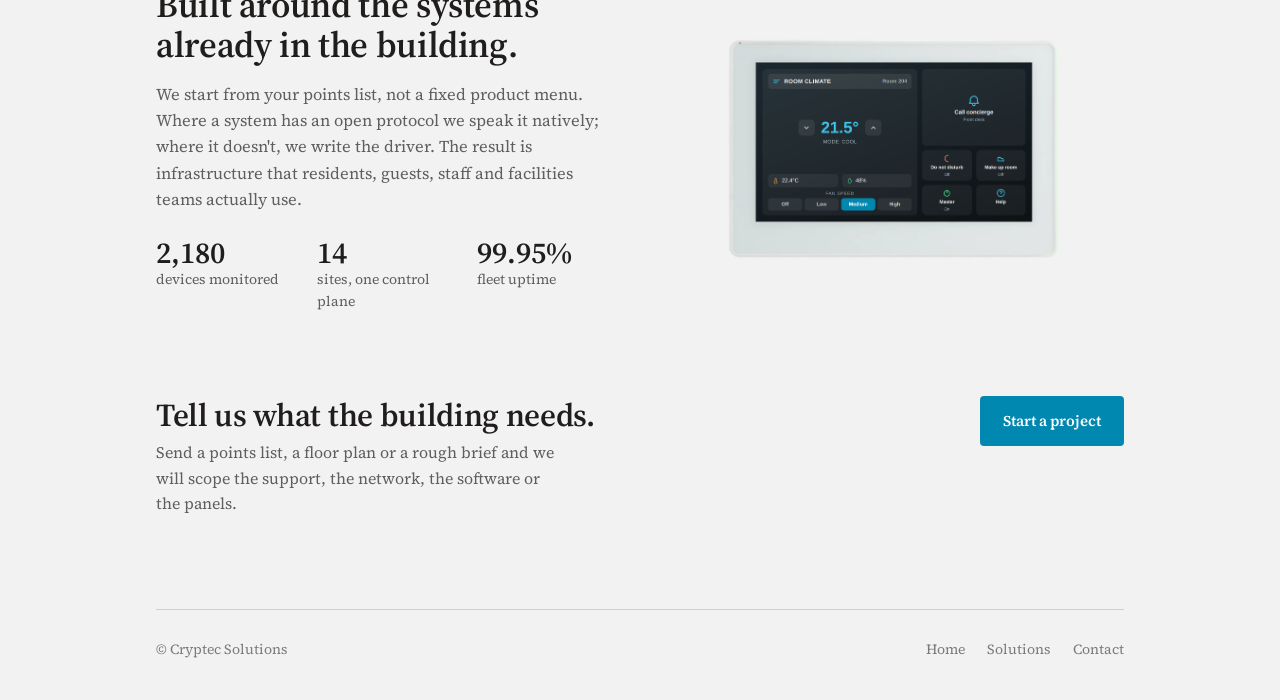
==== commit a486b259: "Rewrite Custom Software Solutions categories - Lighting & environmental systems -> Lighting and blin" ====
--- a/index.html
+++ b/index.html
@@ -31,7 +31,7 @@
             <li><a class="view-all" href="solutions/index.html">All solutions →</a></li>
             <li><a href="solutions/it-support.html">IT Support<span class="item-desc">Helpdesk, infrastructure &amp; on-site support</span></a></li>
             <li><a href="solutions/communications-networks.html">Integrated Communications Networks<span class="item-desc">Cabling, wireless, VoIP &amp; building networks</span></a></li>
-            <li><a href="solutions/custom-software.html">Custom Software Solutions<span class="item-desc">Concierge, lighting &amp; building software</span></a></li>
+            <li><a href="solutions/custom-software.html">Custom Software Solutions<span class="item-desc">Concierge, lighting &amp; fabrication software</span></a></li>
             <li><a href="solutions/smart-building-interfaces.html">Smart Building Interfaces<span class="item-desc">Touch panels &amp; interactive displays</span></a></li>
           </ul>
         </details>
@@ -71,7 +71,7 @@
       <div class="solution-card">
         <div class="accent-bar"></div>
         <h3>Custom Software Solutions</h3>
-        <p>Concierge, lighting and building management software written around how your property runs, not a fixed product menu.</p>
+        <p>Concierge, lighting and blind systems, and fabrication management for micro-factories — written around how you actually run.</p>
         <a href="solutions/custom-software.html">Learn more →</a>
       </div>
       <div class="solution-card">
